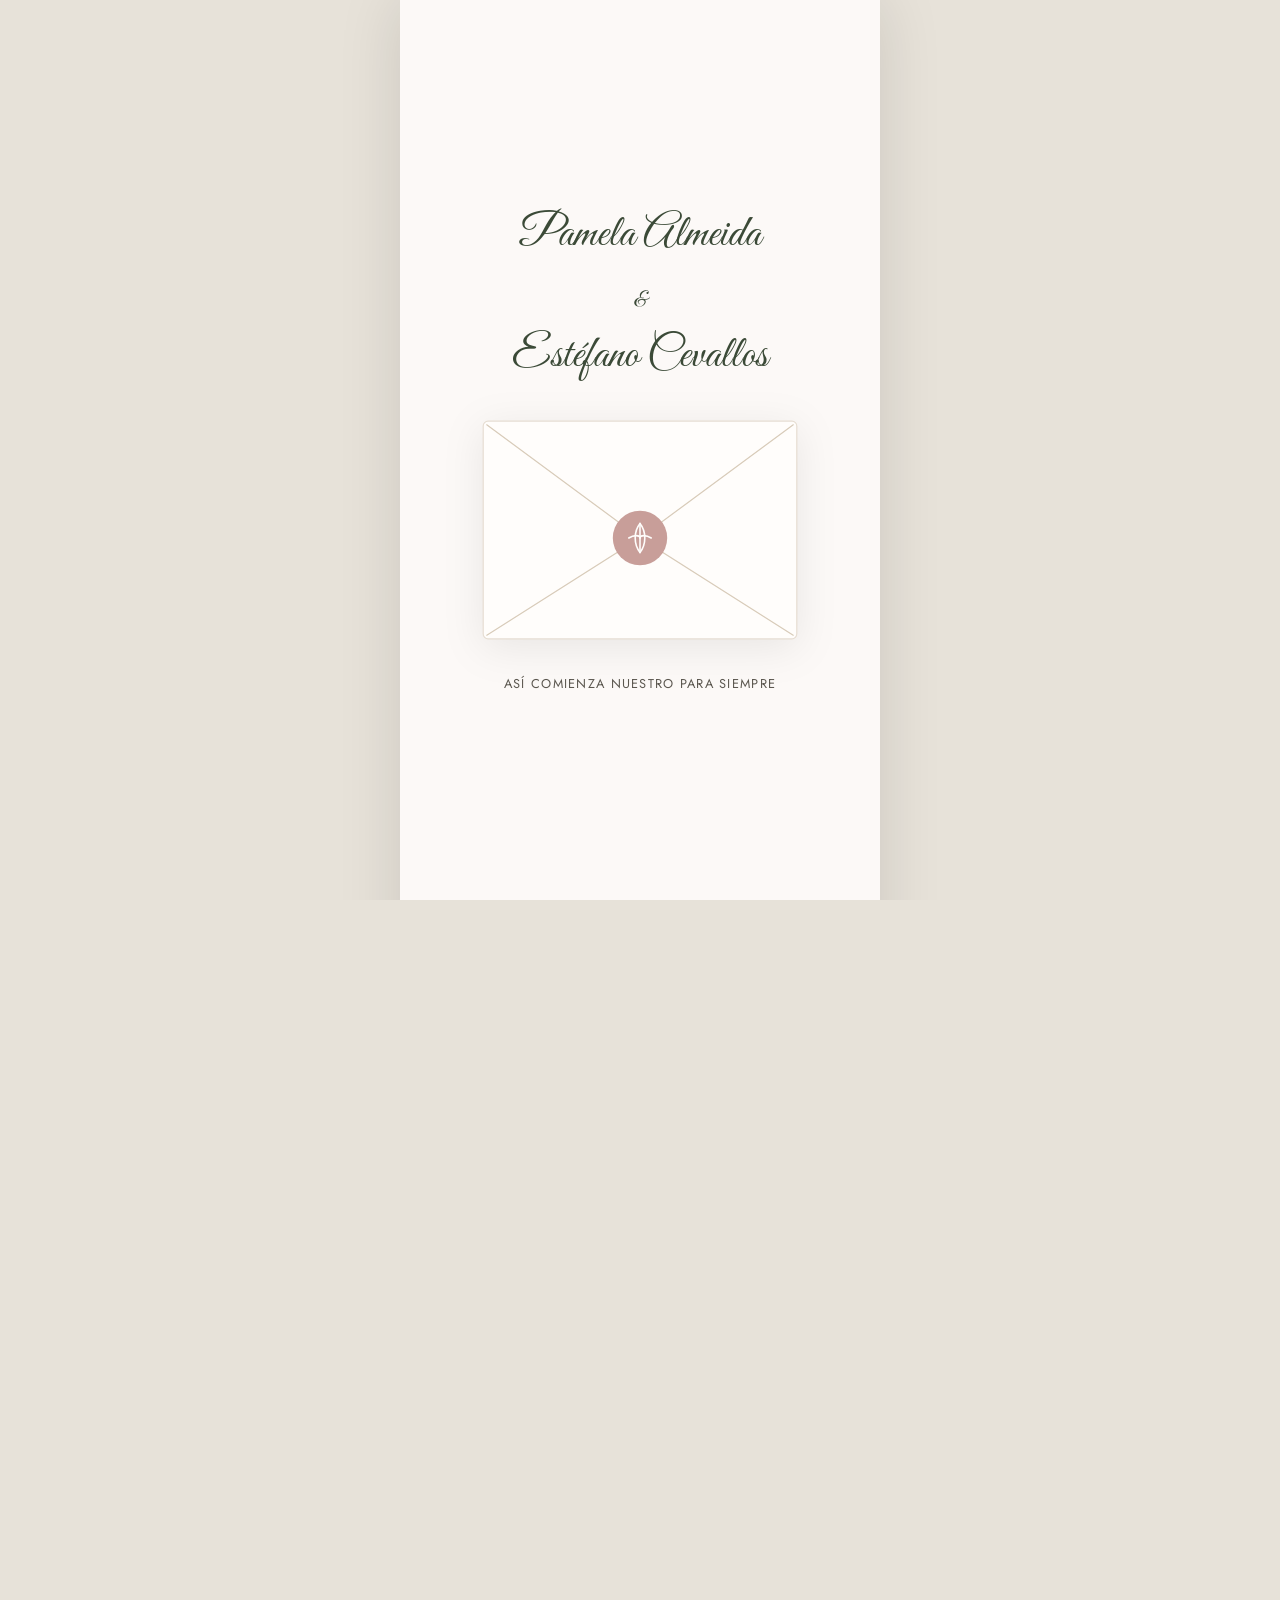
==== index.html @ a7103a04 "foto hacienda" ====
<!DOCTYPE html>
<html lang="es">
<head>
  <meta charset="UTF-8" />
  <meta name="viewport" content="width=device-width, initial-scale=1, viewport-fit=cover" />
  <title>Pamela Almeida &amp; Estéfano Cevallos — Nuestra boda</title>
  <meta name="description" content="Acompáñanos a celebrar la boda de Pamela y Estéfano el 12 de diciembre de 2026. Encuentra toda la información de la ceremonia, recepción e itinerario." />
  <meta name="theme-color" content="#3b4a37" />

  <!-- Open Graph -->
  <meta property="og:title" content="Pamela Almeida & Estéfano Cevallos — Nuestra boda" />
  <meta property="og:description" content="Nos encantaría compartir este día contigo. 12 de diciembre de 2026." />
  <meta property="og:type" content="website" />
  <meta property="og:image" content="assets/images/hero.svg" />

  <link rel="icon" href="assets/images/favicon.svg" type="image/svg+xml" />
  <link rel="preconnect" href="https://fonts.googleapis.com" />
  <link rel="preconnect" href="https://fonts.gstatic.com" crossorigin />
  <link href="https://fonts.googleapis.com/css2?family=Cormorant+Garamond:wght@400;500;600&family=Great+Vibes&family=Jost:wght@300;400;500&display=swap" rel="stylesheet" />
  <link rel="stylesheet" href="styles.css" />
</head>
<body>

  <div class="app-shell">

  <!-- ===================== SOBRE DE BIENVENIDA ===================== -->
  <div class="envelope-gate" id="envelopeGate">
    <div class="envelope-gate__inner">
      <p class="envelope-gate__names">
        Pamela Almeida<br />
        <span class="envelope-gate__names">&amp;</span><br />
        Estéfano Cevallos
      </p>

      <button type="button" class="envelope-gate__seal" id="envelopeOpenBtn" aria-label="Abrir invitación">
        <svg viewBox="0 0 400 280" xmlns="http://www.w3.org/2000/svg" aria-hidden="true">
          <rect x="4" y="4" width="392" height="272" rx="6" fill="#fffdfb" stroke="#e6ddd2" stroke-width="1.5" />
          <path d="M8,8 L200,150 L392,8" fill="none" stroke="#d8cbb9" stroke-width="1.5" />
          <path d="M8,272 L200,150 L392,272" fill="none" stroke="#d8cbb9" stroke-width="1.5" />
          <circle cx="200" cy="150" r="34" fill="#c89e99" />
          <g stroke="#fffdfb" stroke-width="2" fill="none" stroke-linecap="round">
            <path d="M200,132 C192,142 192,158 200,168 C208,158 208,142 200,132 Z" />
            <path d="M200,132 L200,168" />
            <path d="M186,150 C192,146 200,146 200,150" />
            <path d="M214,150 C208,146 200,146 200,150" />
          </g>
        </svg>
      </button>

      <p class="envelope-gate__hint">
        Así comienza nuestro para siempre<br />
      </p>
    </div>
  </div>

  <!-- ===================== HERO ===================== -->
  <section class="hero" id="hero">
    <div class="hero__top">
      <div class="hero__ring fade-in" aria-label="Pamela y Estéfano">
        <img src="assets/images/nombres.png" alt="Anillo de compromiso">
        
      </div>

      <p class="hero__announce fade-in">¡NOS CASAMOS!</p>
      <p class="hero__date fade-in" id="heroDate">— 12 · 12 · 2026 —</p>
    </div>

    <div class="hero__photo fade-in" style="margin-top: 4rem;" aria-label="Foto de Pamela y Estéfano">
      <img class="absolute  -top-[25px] z-20 rotate-3 scale-x" src="assets/images/divisor-line-inverse.png" alt="img border">
      <img src="assets/images/portada.jpeg" alt="Pamela y Estéfano" />
      <img class="absolute -bottom-[48px] z-20 -scale-y-100 scale-y" src="assets/images/divisor-line-inverse-rosa.png" alt="img border">
    </div>

    <div class="hero__scroll-hint" aria-hidden="true">
     
    </div>
  </section>

  <main id="invitation">

    <!-- ===================== INTRO ===================== -->
    <section class="section intro" id="intro">
      <div>
       <div class="flex justify-end" bis_skin_checked="1" style="background-color: #edd1ce;">
        <div class="relative" style="transform: translateX(0%) rotate(-40deg);" bis_skin_checked="1">
          <img class="w-28 animate-wind" src="assets/images/flower3.png" alt="flower">
        </div>
      </div>
      </div>
    

      <div class="intro__quote">
        <div class="reveal">
          <p class="intro__quote-text">
            Elegimos compartir la vida, y queremos celebrarlo contigo
          </p>
        </div>
      </div>

      <div class="intro__divisor intro__divisor--bottom">
        <img src="assets/images/divisorRosa2.png" alt="" />
        <div class="absolute -bottom-[12px] left-[8px] w-[87px]" alt="flower" style="filter: none; opacity: 1; transform: scale(1.2) rotate(-135deg);" bis_skin_checked="1">
          <img class="animate-wind" src="assets/images/flower2.png" alt="flower">
        </div>
        <div class="absolute -bottom-[10px] -left-[20px] z-20 w-[75px]" alt="flower" style="filter: none; transform: scale(1.2) rotate(18deg);" bis_skin_checked="1">
          <img class="animate-wind" src="assets/images/flower1.png" alt="flower"></div>
      </div>
    </section>

      <!-- ===================== CEREMONIA ===================== -->
    <section class="section venue-section" id="ceremony">
      <div class="container reveal">
        <p class="venue-card__name eyebrow--center">Ceremonia</p>
        <div class="venue-card">
          <p style="font-family: 'Great Vibes';" class="venue-card__name" id="ceremonyName">Iglesia San Pedro</p>
          <img  class="venue-card__img" src="assets/images/hacienda.jpg" alt="Iglesia San Pedro" style="justify-self: center;" />
          <p class="venue-card__address" id="ceremonyAddress">Aguamaña y Via Antigua, Quito</p>
          <p class="venue-card__time" style="font-size: 1.5rem;" id="ceremonyTime">16:00 AM</p>
          <p class="venue-card__desc">
            Celebraremos nuestro enlace en un entorno íntimo y lleno de luz. Te esperamos con tiempo para poder acompañarnos desde el inicio.
          </p>
          <button id="ceremonyMapsBtn" class="mx-auto flex flex-col items-center justify-center" data-editor-field="address.href" style="opacity: 1;">
            <img src="assets/images/map-locator.png" class="icon animate-lightbounce w-20  " alt="pin" width="80">
            <p class="text relative -top-3" data-editor-field="address.clic">(Pulsa para ver en Maps)</p>
          </button>
      
        </div>
      </div>
    </section>

     <!-- ===================== DRESS CODE ===================== -->
    <section class="section dresscode-section" id="dresscode">
      <div class="intro__divisor">
        <img src="assets/images/divisorRosa.png" alt="" />
      </div>
      <div class="container" style="background: #edd1cd;">
        <div class="reveal">
          <p class="venue-card__name eyebrow--center" style="color: #5f8b7c !important;">Dress code</p>
          <h2 class="dresscode__title" id="dressCodeText">Formal / Elegante</h2>
          <p class="dresscode__text">          
            Por favor, evita vestir <strong>blanco, verde o rosado</strong> en cualquier tonalidad</br>
            ¡nos encantará verte en otros colores!
          </p>
          <p style="color: #5f8b7c;padding-top: 1rem;">Y para que nada te detenga en la pista de baile,</br>
¡no olvides traer unos zapatos cómodos para bailar hasta el final!</p>
        </div>
      </div>
       <div class="intro__divisor">
        <img src="assets/images/divisorRosa2.png" alt="" />
        <div class="absolute -bottom-[16px] right-[4px] w-[87px]" alt="flower" style="filter: none; opacity: 1; transform: scale(1.2) rotate(-135deg);" bis_skin_checked="1">
          <img class="animate-wind" src="assets/images/flower5.png" alt="flower">
        </div>
        <div class="absolute -bottom-[20px] -right-[25px] w-[70px]" alt="flower" style="filter: none; transform: scale(1.2) rotate(-138deg);" bis_skin_checked="1">
          <img class="animate-windy" src="assets/images/flower1.png" alt="flower">
        </div>
      </div>
    </section>

    <!-- ===================== Album ===================== -->
    <section class="section photo-album-section" id="photo-album">
      <div class="container reveal">
        <h2 class="venue-card__name eyebrow--center">Álbum de fotos</h2>
        <p class="photo-album__lead">¡Ayúdanos a inmortalizar cada momento!</p>
        <img class="photo-album__camera" src="assets/images/camera.png" alt="Cámara fotográfica" />
        <p class="photo-album__text">
          Escanea este QR o haz clic en él y comparte las fotos que tomes durante la boda.</br> ¡Nos hará muchísima ilusión verlas!
        </p>
        <a class="photo-album__qr-link" href="https://api.qrserver.com/v1/create-qr-code/?size=320x320&data=BODA-N%26J25" target="_blank" rel="noopener noreferrer" aria-label="Abrir el código QR del álbum">
          <img class="photo-album__qr" src="https://api.qrserver.com/v1/create-qr-code/?size=320x320&data=BODA-N%26J25" alt="Código QR del álbum de fotos" loading="lazy" />
        </a>
      </div>
    </section>

    <!-- ===================== GALERÍA ===================== -->
    <section class="section gallery-section" id="gallery">
      <div class="reveal">
        <img src="assets/images/divisor-line-inverse.png" alt="" style="position: absolute;z-index: 20;"/>
        <div class="gallery" id="galleryCarousel" aria-label="Carrusel de fotos">
          <div class="gallery__track">
            <div class="gallery__slides" id="gallerySlides">
              <button class="gallery__slide" data-full="assets/images/galeria1.jpg" aria-label="Ver fotografía 1 en grande" type="button">
                <img src="assets/images/galeria1.jpg" alt="Pamela y Estéfano en un momento cotidiano" loading="lazy" />
              </button>
              <button class="gallery__slide" data-full="assets/images/galeria2.jpg" aria-label="Ver fotografía 2 en grande" type="button">
                <img src="assets/images/galeria2.jpg" alt="Pamela y Estéfano paseando juntos" loading="lazy" />
              </button>
              <button class="gallery__slide" data-full="assets/images/galeria3.jpeg" aria-label="Ver fotografía 3 en grande" type="button">
                <img src="assets/images/galeria3.jpeg" alt="Pamela y Estéfano riendo" loading="lazy" />
              </button>             
            </div>
          </div>

          <button type="button" class="gallery__arrow gallery__arrow--prev" id="galleryPrev" aria-label="Foto anterior">&#10094;</button>
          <button type="button" class="gallery__arrow gallery__arrow--next" id="galleryNext" aria-label="Foto siguiente">&#10095;</button>

        </div>
        <img src="assets/images/divisor-line-inverse2-rosa.png" alt="" style="position: absolute;bottom: -30px;"/>
      </div>
    </section>

 <!-- ===================== REGALO ===================== -->
    <section class="section intro" id="gift" style="margin-top: 1rem;">
      <div class="intro__quote">
        <div class="reveal">
          <p class="venue-card__name eyebrow--center" style="color: #5f8b7c !important;">Regalo</p>
          
          <p style="color: #5f8b7c;">Nuestro mejor regalo es que estés con nosotros en nuestro día, pero si deseas hacernos un obsequio, ¡aquí está nuestro número de cuenta!</p>

          <div style="background: rgba(255,255,255,0.65); border-radius: 12px; padding: 1.25rem; margin-top: 1.5rem; box-shadow: 0 4px 12px rgba(0,0,0,0.05); text-align: left;">
            <p style="margin: 0.15rem 0; color: #5f8b7c; font-weight: 600;">Banco Pichincha</p>
            <p style="margin: 0.15rem 0; color: #5f8b7c;">Pamela Almeida</p>
            <p style="margin: 0.15rem 0; color: #5f8b7c;">Cuenta de ahorro transaccional</p>
            <p style="margin: 0.15rem 0; color: #5f8b7c;"><strong>Número:</strong> 2204204612</p>
            <p style="margin: 0.15rem 0; color: #5f8b7c;"><strong>Cédula:</strong> 1726915315</p>
          </div>
        </div>
      </div>

      <div class="intro__divisor intro__divisor--bottom">
        <img src="assets/images/divisorRosa2.png" alt="" />
        <div class="absolute -bottom-[12px] left-[8px] w-[87px]" alt="flower" style="filter: none; opacity: 1; transform: scale(1.2) rotate(-135deg);" bis_skin_checked="1">
          <img class="animate-wind" src="assets/images/flower2.png" alt="flower">
        </div>
        <div class="absolute -bottom-[10px] -left-[20px] z-20 w-[75px]" alt="flower" style="filter: none; transform: scale(1.2) rotate(18deg);" bis_skin_checked="1">
          <img class="animate-wind" src="assets/images/flower1.png" alt="flower"></div>
      </div>
    </section>
    <!-- ===================== RSVP ===================== -->
    <section class="section rsvp-section" id="rsvp">
      <div class="container reveal">
        <p class="venue-card__name eyebrow--center">¿Nos acompañas?</p>
        <p class="rsvp__subtitle">Queremos celebrar este día contigo.</p>
        <p class="rsvp__note" style="font-size: 1.2rem; color: #6b6b6b; margin: 0.5rem 0 1.5rem;">
          Esta celebración será solo para adultos, para que todos podamos disfrutar juntos.</br> ¡Gracias por entenderlo!
        </p>

        <form id="rsvpForm" class="rsvp-form" novalidate>

          <div class="field">
            <label for="fullName">Nombre completo</label>
            <input type="text" id="fullName" name="fullName" autocomplete="name" required />
            <span class="field__error" id="fullNameError" role="alert"></span>
          </div>

          <fieldset class="field field--attendance">
            <legend>¿Asistirás?</legend>
            <div class="attendance-toggle" role="group" aria-label="Confirmar asistencia">
              <button type="button" class="attendance-btn" data-value="yes" aria-pressed="false">
                Sí, asistiré
              </button>
              <button type="button" class="attendance-btn" data-value="no" aria-pressed="false">
                No podré asistir
              </button>
            </div>
            <input type="hidden" id="attendance" name="attendance" required />
            <span class="field__error" id="attendanceError" role="alert"></span>
          </fieldset>

          <fieldset class="field field--lactose" id="lactoseField">
            <legend>¿Eres intolerante a la lactosa?</legend>
            <div class="lactose-toggle" role="group" aria-label="Indicar intolerancia a la lactosa">
              <button type="button" class="lactose-btn" data-value="yes" aria-pressed="false">Sí</button>
              <button type="button" class="lactose-btn" data-value="no" aria-pressed="false">No</button>
            </div>
            <input type="hidden" id="lactoseIntolerant" name="lactoseIntolerant" required />
            <span class="field__error" id="lactoseError" role="alert"></span>
          </fieldset>

          <div class="field" id="dietField">
            <label for="dietary">Restricciones alimentarias</label>
            <input type="text" id="dietary" name="dietary" placeholder="Ej. vegetariano, alergias, etc." />
          </div>

          <button type="submit" class="btn btn--primary rsvp-submit" id="rsvpSubmitBtn">
            Confirmar
          </button>
        </form>

        <div class="rsvp-success" id="rsvpSuccess" hidden role="status">
          <h3 id="rsvpSuccessTitle">¡Gracias!</h3>
          <p id="rsvpSuccessText">Hemos recibido tu confirmación. Nos hace mucha ilusión compartir este día contigo.</p>
        </div>
      </div>
    </section>

    
     <!-- ===================== CONTADOR ===================== -->
    <section class="section dresscode-section" id="countdown" style="padding: 0">
      <div class="intro__divisor">
        <img src="assets/images/divisorRosa.png" alt="" />
      </div>
      <div class="container" style="background: #edd1ce; padding-bottom: 5rem;">
        <div class="reveal">
          <p class="venue-card__name eyebrow--center" style="color: #5f8b7c !important;">Nos vemos en</p>
          <div class="countdown" id="countdownTimer" aria-live="polite">
            <div class="countdown__item">
              <span class="countdown__value" id="cd-days">00</span>
              <span class="countdown__label">Días</span>
            </div>
            <div class="countdown__item">
              <span class="countdown__value" id="cd-hours">00</span>
              <span class="countdown__label">Horas</span>
            </div>
            <div class="countdown__item">
              <span class="countdown__value" id="cd-minutes">00</span>
              <span class="countdown__label">Min</span>
            </div>
            <div class="countdown__item">
              <span class="countdown__value" id="cd-seconds">00</span>
              <span class="countdown__label">Seg</span>
            </div>
          </div>
          <p class="countdown__message" id="countdownMessage" hidden></p>
        </div>
      </div>
      
    </section>
      

    

  </main>

  </div>

  <!-- ===================== INDICADOR DE SCROLL ===================== -->
  <div class="scroll-hint" id="scrollHint" aria-hidden="true">
    <svg class="scroll-hint__icon" viewBox="0 0 40 40" xmlns="http://www.w3.org/2000/svg">
      <path d="M11,22 C7,22 5,25 6,29" fill="none" stroke="currentColor" stroke-width="1.6" stroke-linecap="round" />
      <g transform="translate(13,6)">
        <path d="M3,13 V4 a1.4,1.4 0 0 1 2.8,0 V13" fill="none" stroke="currentColor" stroke-width="1.6" stroke-linecap="round" />
        <path d="M5.8,13 V3 a1.4,1.4 0 0 1 2.8,0 V13" fill="none" stroke="currentColor" stroke-width="1.6" stroke-linecap="round" />
        <path d="M8.6,13 V4.6 a1.4,1.4 0 0 1 2.8,0 V15" fill="none" stroke="currentColor" stroke-width="1.6" stroke-linecap="round" />
        <path d="M0.2,15 V10.5 a1.4,1.4 0 0 1 2.8,0" fill="none" stroke="currentColor" stroke-width="1.6" stroke-linecap="round" />
        <path d="M0.2,15 C0.2,19.5 3.2,22.5 7.6,22.5 C12,22.5 14.6,19.5 14.6,15.5 V13.5" fill="none" stroke="currentColor" stroke-width="1.6" stroke-linecap="round" />
      </g>
    </svg>
    <span class="scroll-hint__label">(Desliza)</span>
  </div>

  <!-- ===================== BOTÓN MÚSICA ===================== -->
  <button id="musicToggle" class="music-toggle" type="button" aria-label="Reproducir música" aria-pressed="false">
    <span class="music-toggle__icon" aria-hidden="true">&#9835;</span>
  </button>
  <audio id="bgMusic" src="assets/audio/song.mp3" preload="none" loop></audio>

  <script src="script.js"></script>
</body>
</html>
---- styles.css ----
/* =========================================================
   María & Juan — Invitación de boda
   Hoja de estilos principal (mobile-first)
   ========================================================= */

:root {
  /* Paleta: verde salvia + rosa polvo */
  --color-bg: #fcf9f7;
  --color-bg-alt: #f7f1ee;
  --color-text: #2f2d29;
  --color-text-soft: #5c5850;
  --color-accent: #6f8a69;
  /* verde salvia */
  --color-accent-dark: #3b4a37;
  /* verde bosque */
  --color-rose: #c89e99;
  /* rosa polvo acento */
  --color-rose-light: #f4e6e4;
  /* rosa muy suave para fondos */
  --color-gold: #c89e99;
  /* rosa polvo (antiguo dorado) */
  --color-white: #ffffff;
  --color-line: #e9ded6;
  --color-rosa:#edd1ce;
  --color-verde:#5f8b7c;
  --font-display: "Cormorant Garamond", serif;
  --font-script: "Great Vibes", cursive;
  --font-body: "Jost", sans-serif;

  --container-width: 640px;
  --container-padding: 1.5rem;

  --app-max-width: 480px;
  --page-bg: #e7e2d9;

  --color-sage-mist: #9aa5a5;
  /* verde grisáceo de los divisores */

  --radius: 4px;
  --transition-fast: 0.25s ease;
  --transition-medium: 0.5s ease;
}

/* ---------- Reset básico ---------- */
*,
*::before,
*::after {
  box-sizing: border-box;
}

html {
  scroll-behavior: smooth;
}

body {
  margin: 0;
  font-family: var(--font-body);
  background: var(--page-bg);
  color: var(--color-text);
  line-height: 1.6;
  overflow-x: clip;
  -webkit-font-smoothing: antialiased;
}

/* ---------- App shell: tarjeta tipo móvil centrada ---------- */
.app-shell {
  max-width: var(--app-max-width);
  margin: 0 auto;
  background: var(--color-bg);
  position: relative;
  overflow-x: clip;
  min-height: 100vh;
}

@media (min-width: 481px) {
  .app-shell {
    box-shadow: 0 0 60px rgba(0, 0, 0, 0.12);
  }
}

/* ---------- Bloqueo de scroll mientras el sobre está cerrado ---------- */
html.scroll-locked,
html.scroll-locked body {
  overflow: hidden;
  height: 100%;
}

/* ---------- Sobre de bienvenida ---------- */
.envelope-gate {
  position: fixed;
  top: 0;
  bottom: 0;
  left: calc(max(0px, (100vw - var(--app-max-width)) / 2));
  right: calc(max(0px, (100vw - var(--app-max-width)) / 2));
  z-index: 300;
  display: flex;
  align-items: center;
  justify-content: center;
  background: var(--color-bg);
  padding: 2rem 1.5rem;
  transition: opacity 0.9s ease, transform 0.9s ease;
}

.envelope-gate.is-open {
  opacity: 0;
  transform: scale(1.04);
  pointer-events: none;
}

.envelope-gate__inner {
  text-align: center;
  width: 100%;
  max-width: 320px;
}

.envelope-gate__names {
  font-family: var(--font-script);
  font-size: 2.8rem;
  line-height: 1.35;
  color: var(--color-accent-dark);
  margin-bottom: 2rem;
}

.envelope-gate__names span {
  font-size: 1.3rem;
  color: var(--color-accent-dark);
  font-style: normal;
}

.envelope-gate__seal {
  display: block;
  width: 100%;
  margin: 0 auto;
  padding: 0;
  border: none;
  background: none;
}

.envelope-gate__seal svg {
  width: 100%;
  height: auto;
  display: block;
  filter: drop-shadow(0 8px 20px rgba(0, 0, 0, 0.08));
  transition: transform var(--transition-fast);
}

.envelope-gate__seal:hover svg,
.envelope-gate__seal:focus-visible svg {
  transform: scale(1.03);
}

.envelope-gate__hint {
  margin-top: 2rem;
  font-size: 0.8rem;
  letter-spacing: 0.1em;
  text-transform: uppercase;
  color: var(--color-text-soft);
}

.envelope-gate__hint-btn {
  display: inline-block;
  margin-top: 0.4rem;
  font-family: inherit;
  font-size: 0.95rem;
  font-weight: 600;
  letter-spacing: 0.08em;
  color: var(--color-accent-dark);
  background: none;
  border: none;
  padding: 0.25rem 0.5rem;
  cursor: pointer;
  animation: hintBounce 1.6s ease-in-out infinite;
}

@keyframes hintBounce {

  0%,
  100% {
    transform: translateY(0);
  }

  50% {
    transform: translateY(-5px);
  }
}

@media (prefers-reduced-motion: reduce) {
  .envelope-gate__hint-btn {
    animation: none;
  }
}

@media (prefers-reduced-motion: reduce) {
  .envelope-gate {
    transition: none;
  }
}

img {
  max-width: 100%;
  display: block;
}

button {
  font-family: inherit;
  cursor: pointer;
}

a {
  color: inherit;
}

h1,
h2,
h3 {
  font-family: var(--font-script);
  font-weight: 400;
  letter-spacing: 0.01em;
  margin: 0;
}

p {
  margin: 0;
}

.container {
  width: 100%;
  max-width: var(--container-width);
  margin: 0 auto;
  padding: 0 var(--container-padding);
}

.section {
  padding: 0.5rem 0;
}

.only-desktop {
  display: none;
}

.eyebrow {
  font-family: var(--font-body);
  letter-spacing: 0.18em;
  text-transform: uppercase;
  font-size: 0.75rem;
  color: var(--color-gold);
  margin-bottom: 0.75rem;
}

.eyebrow--center {
    text-align: center;
    font-family: var(--font-script);
    font-weight: 400;
    letter-spacing: 0.01em;
    font-size: 3.0rem !important;
    color: var(--color-accent-dark)
}

/* ---------- Botones ---------- */
.btn {
  display: inline-block;
  border: 1px solid transparent;
  border-radius: var(--radius);
  padding: 0.9rem 2rem;
  font-size: 0.85rem;
  letter-spacing: 0.08em;
  text-transform: uppercase;
  text-decoration: none;
  transition: background var(--transition-fast), color var(--transition-fast), border-color var(--transition-fast);
  min-height: 44px;
}

.btn--primary {
  background: var(--color-accent-dark);
  color: var(--color-white);
  border-color: var(--color-accent-dark);
}

.btn--primary:hover,
.btn--primary:focus-visible {
  background: var(--color-accent);
  border-color: var(--color-accent);
}

.btn--outline {
  background: transparent;
  color: var(--color-accent-dark);
  border-color: var(--color-accent-dark);
}

.btn--outline:hover,
.btn--outline:focus-visible {
  background: var(--color-accent-dark);
  color: var(--color-white);
}

button:focus-visible,
a:focus-visible,
input:focus-visible,
textarea:focus-visible {
  outline: 2px solid var(--color-gold);
  outline-offset: 2px;
}

/* ---------- Animaciones (discretas) ---------- */
.fade-in {
  opacity: 0;
  transform: translateY(12px);
  animation: fadeInUp 0.9s ease forwards;
}

.fade-in:nth-child(1) {
  animation-delay: 0.1s;
}

.fade-in:nth-child(2) {
  animation-delay: 0.3s;
}

.fade-in:nth-child(3) {
  animation-delay: 0.5s;
}

.fade-in:nth-child(4) {
  animation-delay: 0.7s;
}

.fade-in:nth-child(5) {
  animation-delay: 0.9s;
}

@keyframes fadeInUp {
  to {
    opacity: 1;
    transform: translateY(0);
  }
}

.reveal {
  opacity: 0;
  transform: translateY(20px);
  transition: opacity 0.8s ease, transform 0.8s ease;
}

.reveal.is-visible {
  opacity: 1;
  transform: translateY(0);

}

@media (prefers-reduced-motion: reduce) {
  html {
    scroll-behavior: auto;
  }

  .fade-in,
  .reveal {
    animation: none !important;
    transition: none !important;
    opacity: 1 !important;
    transform: none !important;
  }

  .hero__image {
    animation: none !important;
  }

  .olive-branch,
  .hero__date {
    animation: none !important;
  }
}

/* ---------- HERO ---------- */
.hero {
  position: relative;
  display: flex;
  flex-direction: column;
  align-items: center;
  justify-content: space-between;
  background: var(--color-bg-alt);
  overflow: hidden;
  padding: 2.5rem 0rem 0rem;
}

.hero__top {
  display: flex;
  flex-direction: column;
  align-items: center;
  text-align: center;
  width: 100%;
  padding-top: 0.5rem;
}

.hero__ring {
  position: relative;
  width: min(72vw, 300px);
  aspect-ratio: 1;
}

.hero__ring-svg {
  position: absolute;
  inset: 0;
  width: 100%;
  height: 100%;
  display: block;
  overflow: visible;
}

.olive-branch {
  transform-origin: center;
  animation: oliveSway 4.5s ease-in-out infinite;
}

.olive-branch--top {
  transform-origin: 160px 160px;
  animation-delay: 0s;
}

.olive-branch--bottom {
  transform-origin: 160px 160px;
  animation-delay: 0.6s;
}

.olive-branch ellipse,
.olive-branch path {
  transform-box: fill-box;
}

.hero__ring-names {
  position: absolute;
  inset: 0;
  display: flex;
  flex-direction: column;
  align-items: center;
  justify-content: center;
  padding-top: 0.25rem;
}

.hero__ring-name {
  font-family: var(--font-script);
  font-size: clamp(2.6rem, 11vw, 3.6rem);
  color: var(--color-text-soft);
  line-height: 1.15;
}

.hero__ring-name--top {
  margin-bottom: -0.15em;
}

.hero__ring-name--bottom {
  margin-top: -0.15em;
}

.hero__ring-ampersand {
  font-family: var(--font-display);
  font-size: clamp(1.4rem, 5vw, 1.9rem);
  color: var(--color-rose);
  line-height: 1;
  margin: 0.1em 0;
}

.hero__announce {
  font-family: var(--font-display);
  font-size: clamp(1.3rem, 5.5vw, 1.7rem);
  letter-spacing: 0.12em;
  color: var(--color-text);
  margin: 0 0 0.35rem;
  font-style: italic;
}

.hero__date {
  font-family: var(--font-body);
  font-size: clamp(0.85rem, 3.6vw, 1rem);
  letter-spacing: 0.18em;
  color: var(--color-text-soft);
  margin: 0;
  animation: dateShimmer 3.2s ease-in-out infinite;
}

.hero__photo {
  position: relative;
  width: 100%;
  flex-shrink: 0;
}

.hero__photo-img {
  display: block;
  width: 100%;
  height: auto;
  aspect-ratio: 3/4;
  object-fit: cover;
  object-position: center 30%;
  background: var(--color-bg-alt);
}

.hero__photo-tear {
  position: absolute;
  left: 0;
  width: 100%;
  height: 22px;
  background-repeat: repeat-x;
  background-size: 22px 22px;
  pointer-events: none;
  z-index: 1;
}

.hero__photo-tear--top {
  top: -1px;
  background-image: radial-gradient(circle at 11px 22px, transparent 10px, var(--color-bg) 11px);
}

.hero__photo-tear--bottom {
  bottom: -1px;
  background-image: radial-gradient(circle at 11px 0, transparent 10px, var(--color-bg) 11px);
}

.hero__scroll-hint {
  margin-top: 1rem;
  z-index: 1;
}

.hero__scroll-hint span {
  display: block;
  width: 1px;
  height: 28px;
  background: var(--color-text-soft);
  opacity: 0.45;
  margin: 0 auto;
}

@keyframes oliveSway {

  0%,
  100% {
    transform: rotate(0deg);
  }

  50% {
    transform: rotate(1.6deg);
  }
}

@keyframes dateShimmer {

  0%,
  100% {
    opacity: 0.85;
    transform: translateX(0);
  }

  25% {
    opacity: 1;
    transform: translateX(2px);
  }

  50% {
    opacity: 0.9;
    transform: translateX(0);
  }

  75% {
    opacity: 1;
    transform: translateX(-2px);
  }
}

/* ---------- Intro ---------- */
.intro {
  position: relative;
  text-align: center;
  background: var(--color-bg-alt);
  overflow: hidden;
  padding: 0;
}

.intro__flower {
  position: absolute;
  width: 130px;
  max-width: 34vw;
  z-index: 2;
  pointer-events: none;
}

.intro__flower img {
  width: 100%;
  height: auto;
  display: block;
}

.intro__flower--top {
  top: 1.5rem;
  right: -0.5rem;
}

.intro__flower--bottom {
  bottom: 1.5rem;
  left: -0.5rem;
  transform: rotate(180deg);
}

.intro__block {
  padding: 1.5rem 1.25rem 1.5rem;
}

.intro__text {
  font-family: var(--font-display);
  font-style: italic;
  font-size: 1.8rem;
  line-height: 1.6;
  color: var(--color-text-soft);
}

.intro__divisor {
  line-height: 0;
}

.intro__divisor img {
  width: 100%;
  display: block;
}

.intro__quote {
  background: var(--color-rosa);
  padding: 1.5rem 2.0rem;
}

.intro__quote-text {
  font-family: var(--font-display);
  font-style: italic;
  font-size: 1.8rem;
  color: var(--color-verde);
  
}

/* ---------- Countdown ---------- */
.countdown-section {
  background: var(--color-accent-dark);
  color: var(--color-white);
  text-align: center;
}

.date-block {
  display: flex;
  flex-direction: column;
  align-items: center;
  margin-bottom: 2.5rem;
}

.date-block__day {
  font-family: var(--font-display);
  font-size: 4rem;
  line-height: 1;
}

.date-block__month {
  text-transform: uppercase;
  letter-spacing: 0.2em;
  font-size: 0.85rem;
  color: var(--color-gold);
  margin-top: 0.25rem;
}

.date-block__year {
  font-size: 0.9rem;
  color: rgba(255, 255, 255, 0.7);
}

.countdown {
  display: flex;
  justify-content: center;
  gap: 1.25rem;
}

.countdown__item {
  display: flex;
  flex-direction: column;
  align-items: center;
  min-width: 60px;
}

.countdown__value {
  font-family: var(--font-body);
  font-size: 2.1rem;
  color: var(--color-verde);
}

.countdown__label {
  text-transform: uppercase;
  letter-spacing: 0.1em;
  font-size: 0.65rem;
  color: var(--color-verde);
  margin-top: 0.25rem;
  font-weight: 600;
}

.countdown__message {
  font-family: var(--font-body);
  font-size: 1.2rem;
  margin-top: 1rem;
  color: var(--color-gold);
}

/* ---------- Venue cards ---------- */
.venue-section {
  background: var(--color-bg-alt);
}

.venue-section--alt {
  background: var(--color-bg-alt);
}

.venue-card {
  text-align: center;
  border-radius: var(--radius);
}

.venue-card__name {
  font-size: 2.0rem;
  margin-bottom: 0.4rem;
  font-style: italic;
  color: var(--color-accent-dark)

}

.venue-card__address,
.venue-card__time {
  color: var(--color-text-soft);
  font-size: 0.95rem;
  padding-top: 10px;
}

.venue-card__time {
  margin-top: 0.15rem;
  color: var(--color-gold);
  letter-spacing: 0.05em;
}

.venue-card__desc {
  margin: 1.25rem 0 1.5rem;
  color: var(--color-text-soft);
  font-size: 0.92rem;
  line-height: 1.6;
}

/* ---------- Itinerario / timeline ---------- */
.itinerary-section {
  background: var(--color-bg);
}

.timeline {
  list-style: none;
  margin: 2rem 0 0;
  padding: 0;
  position: relative;
}

.timeline::before {
  content: "";
  position: absolute;
  left: 3.4rem;
  top: 0.4rem;
  bottom: 0.4rem;
  width: 1px;
  background: var(--color-line);
}

.timeline__item {
  display: grid;
  grid-template-columns: 3.4rem 1fr;
  align-items: baseline;
  gap: 1.25rem;
  padding: 0.85rem 0;
  position: relative;
}

.timeline__item::before {
  content: "";
  position: absolute;
  left: calc(3.4rem - 4px);
  top: 1.15rem;
  width: 8px;
  height: 8px;
  border-radius: 50%;
  background: var(--color-gold);
}

.timeline__time {
  font-family: var(--font-display);
  font-size: 1rem;
  color: var(--color-accent-dark);
  text-align: right;
}

.timeline__label {
  font-size: 1rem;
  color: var(--color-text-soft);
}

/* ---------- Dress code ---------- */
.dresscode-section {
  color: var(--color-accent-dark);
  text-align: center;
  position: relative;
  background: #f7f1ee;
}

.dresscode-section .eyebrow {
  color: var(--color-rose);
}

.dresscode__title {
  font-size: 2.6rem;
  margin-bottom: 0.6rem;
  color: var(--color-verde);
  font-family: 'Cormorant Garamond';
  font-style: italic;
}

.dresscode__text {
  font-family: var(--font-display);
  font-style: italic;
  font-size: 1.5rem;
  color: var(--color-verde);
}

.photo-album-section {
  background: var(--color-bg-alt);
  text-align: center;
}

.photo-album__title {
  margin-bottom: 0.35rem;
  color: var(--color-accent-dark);
  font-family: var(--font-script);
  font-size: 3rem;
  font-weight: 400;
  line-height: 1.2;
}

.photo-album__lead,
.photo-album__text {
  margin-inline: auto;
  color: var(--color-text-soft);
  font-family: var(--font-display);
  font-size: 1.3rem;
  font-style: italic;
}

.photo-album__lead {
  margin-bottom: 1rem;
}

.photo-album__camera {
  display: block;
  width: 5rem;
  max-width: 45%;
  margin: 0 auto 1.25rem;
}

.photo-album__text {
  max-width: 370px;
  margin-bottom: 1.5rem;
}

.photo-album__qr-link {
  display: block;
  width: fit-content;
  margin: 0 auto 1rem;
  padding: 0.65rem;
  border: 1px solid var(--color-line);
  background: var(--color-white);
  box-shadow: 0 8px 24px rgba(59, 74, 55, 0.12);
  transition: transform var(--transition-fast), box-shadow var(--transition-fast);
}

.photo-album__qr-link:hover,
.photo-album__qr-link:focus-visible {
  transform: translateY(-3px);
  box-shadow: 0 12px 28px rgba(59, 74, 55, 0.18);
}

.photo-album__qr {
  display: block;
  width: 190px;
  height: 190px;
}

.photo-album__code-label {
  margin-bottom: 0.1rem;
  color: var(--color-text-soft);
  font-size: 0.9rem;
  letter-spacing: 0.08em;
  text-transform: uppercase;
}

.photo-album__code {
  color: var(--color-accent-dark);
  font-family: var(--font-display);
  font-size: 1.65rem;
  font-weight: 600;
  letter-spacing: 0.08em;
}

/* ---------- Galería ---------- */
.gallery-section {
  background: var(--color-bg-alt);
}

.gallery {
  position: relative;
  margin-top: 2rem;
}

.gallery__track {
  overflow: hidden;
  border-radius: var(--radius);
  background: var(--color-bg-alt);
}

.gallery__slides {
  display: flex;
  transition: transform var(--transition-medium);
  will-change: transform;
}

.gallery__slide {
  flex: 0 0 100%;
  border: none;
  padding: 0;
  background: none;
  cursor: pointer;
}

.gallery__slide img {
  width: 100%;
  height: 40rem;
  display: block;
  aspect-ratio: 1 / 1;
  object-fit: cover;
}

.gallery__arrow {
  position: absolute;
  top: 50%;
  transform: translateY(-50%);
  width: 40px;
  height: 40px;
  border: none;
  border-radius: 50%;
  background: rgba(255, 255, 255, 0.85);
  color: var(--color-accent-dark);
  font-size: 1.1rem;
  display: flex;
  align-items: center;
  justify-content: center;
  box-shadow: 0 2px 10px rgba(0, 0, 0, 0.1);
  transition: background var(--transition-fast), transform var(--transition-fast);
  z-index: 2;
}

.gallery__arrow:hover,
.gallery__arrow:focus-visible {
  background: var(--color-white);
  transform: translateY(-50%) scale(1.05);
}

.gallery__arrow--prev {
  left: 0.5rem;
}

.gallery__arrow--next {
  right: 0.5rem;
}

.gallery__dots {
  display: flex;
  justify-content: center;
  gap: 0.5rem;
  margin-top: 1rem;
}

.gallery__dot {
  width: 8px;
  height: 8px;
  border: none;
  border-radius: 50%;
  background: var(--color-line);
  padding: 0;
  cursor: pointer;
  transition: background var(--transition-fast), transform var(--transition-fast);
}

.gallery__dot.is-active {
  background: var(--color-accent-dark);
  transform: scale(1.25);
}

/* ---------- RSVP ---------- */
.rsvp-section {
  background: var(--color-bg-alt);
  text-align: center;
}

.rsvp__title {
  font-size: 2.6rem;
  margin-bottom: 0.5rem;
}

.rsvp__subtitle {
  color: var(--color-text-soft);
}

.rsvp-form {
  text-align: left;
  display: flex;
  flex-direction: column;
  gap: 1.35rem;
}

.field label,
.field legend {
  display: block;
  font-size: 0.8rem;
  letter-spacing: 0.05em;
  text-transform: uppercase;
  color: var(--color-text-soft);
  margin-bottom: 0.5rem;
  padding: 0;
  border: none;
}

.field input[type="text"],
.field textarea {
  width: 100%;
  border: 1px solid var(--color-line);
  border-radius: var(--radius);
  padding: 0.75rem 0.9rem;
  font-family: var(--font-body);
  font-size: 1rem;
  background: var(--color-white);
  color: var(--color-text);
  min-height: 44px;
}

.field textarea {
  resize: vertical;
  min-height: 80px;
}

.field__error {
  display: block;
  color: #a4453a;
  font-size: 0.8rem;
  margin-top: 0.35rem;
  min-height: 1em;
}

.attendance-toggle,
.lactose-toggle {
  display: flex;
  gap: 0.75rem;
}

.attendance-btn,
.lactose-btn {
  flex: 1;
  border: 1px solid var(--color-line);
  background: var(--color-white);
  border-radius: var(--radius);
  padding: 0.85rem 0.5rem;
  font-size: 0.85rem;
  letter-spacing: 0.03em;
  color: var(--color-text-soft);
  transition: background var(--transition-fast), color var(--transition-fast), border-color var(--transition-fast);
  min-height: 44px;
}

.attendance-btn[aria-pressed="true"],
.lactose-btn[aria-pressed="true"] {
  background: var(--color-accent-dark);
  border-color: var(--color-accent-dark);
  color: var(--color-white);
}

.field--lactose[hidden] {
  display: none;
}

.rsvp-submit {
  align-self: center;
  margin-top: 0.5rem;
}

.rsvp-success {
  text-align: center;
  margin-top: 2rem;
  padding: 2rem 1.5rem;
  background: var(--color-white);
  border: 1px solid var(--color-line);
  border-radius: var(--radius);
}

.rsvp-success h3 {
  font-size: 1.6rem;
  color: var(--color-accent-dark);
  margin-bottom: 0.5rem;
}

.rsvp-success p {
  color: var(--color-text-soft);
}

/* ---------- Indicador de scroll flotante ---------- */
.scroll-hint {
  position: fixed;
  bottom: 1.25rem;
  left: calc(max(0px, (100vw - var(--app-max-width)) / 2) + 1.25rem);
  z-index: 50;
  display: flex;
  flex-direction: column;
  align-items: center;
  gap: 0.3rem;
  color: var(--color-white);
  pointer-events: none;
  transition: opacity 0.4s ease, transform 0.4s ease;
}

.scroll-hint.is-hidden {
  opacity: 0;
  transform: translateY(10px);
}

.scroll-hint__icon {
  width: 30px;
  height: 30px;
  filter: drop-shadow(0 2px 4px rgba(0, 0, 0, 0.4));
  animation: scrollHintSwipe 1.6s ease-in-out infinite;
}

.scroll-hint__label {
  font-size: 0.65rem;
  letter-spacing: 0.05em;
  text-transform: uppercase;
  background: rgba(20, 20, 15, 0.4);
  padding: 0.15rem 0.5rem;
  border-radius: 999px;
}

@keyframes scrollHintSwipe {

  0%,
  100% {
    transform: translateY(0) rotate(0deg);
  }

  50% {
    transform: translateY(-6px) rotate(-10deg);
  }
}

@media (prefers-reduced-motion: reduce) {
  .scroll-hint__icon {
    animation: none;
  }

  .scroll-hint {
    transition: none;
  }
}

/* ---------- Botón de música flotante ---------- */
.music-toggle {
  position: fixed;
  bottom: 1.25rem;
  right: calc(max(0px, (100vw - var(--app-max-width)) / 2) + 1.25rem);
  z-index: 50;
  width: 48px;
  height: 48px;
  border-radius: 50%;
  border: 1px solid rgba(255, 255, 255, 0.4);
  background: var(--color-accent-dark);
  color: var(--color-white);
  display: flex;
  align-items: center;
  justify-content: center;
  font-size: 1.2rem;
  box-shadow: 0 4px 14px rgba(0, 0, 0, 0.25);
  transition: transform var(--transition-fast), background var(--transition-fast);
}

.music-toggle:hover {
  background: var(--color-accent);
}

.music-toggle[aria-pressed="true"] .music-toggle__icon {
  animation: pulse 1.6s ease-in-out infinite;
}

@keyframes pulse {

  0%,
  100% {
    transform: scale(1);
  }

  50% {
    transform: scale(1.15);
  }
}

@media (prefers-reduced-motion: reduce) {
  .music-toggle[aria-pressed="true"] .music-toggle__icon {
    animation: none;
  }
}

/* ---------- Lightbox ---------- */
.lightbox {
  position: fixed;
  inset: 0;
  background: rgba(15, 15, 12, 0.92);
  display: flex;
  align-items: center;
  justify-content: center;
  z-index: 100;
  padding: 1.5rem;
  opacity: 0;
  visibility: hidden;
  transition: opacity var(--transition-fast);
}

.lightbox.is-open {
  opacity: 1;
  visibility: visible;
}

.lightbox img {
  max-width: 100%;
  max-height: 85vh;
  border-radius: var(--radius);
}

.lightbox__close {
  position: absolute;
  top: 1.25rem;
  right: 1.25rem;
  width: 44px;
  height: 44px;
  border-radius: 50%;
  border: none;
  background: rgba(255, 255, 255, 0.15);
  color: var(--color-white);
  font-size: 1.4rem;
  line-height: 1;
}

.lightbox__close:hover {
  background: rgba(255, 255, 255, 0.3);
}


/* =========================================================
   Animaciones Pablo Cornejo
   ========================================================= */
.w-\[75px\] {
    width: 75px;
}
.z-20 {
    z-index: 20;
}
.-left-\[20px\] {
    left: -20px;
}

.-bottom-\[10px\] {
    bottom: -10px;
}
.-bottom-\[20px\] {
    bottom: 20px;
}
.w-\[87px\] {
    width: 87px;
}
.left-\[8px\] {
    left: 8px;
}
.-bottom-\[12px\] {
    bottom: -12px;
}

.absolute {
    position: absolute;
}
.w-28 {
  width: 7rem;
}

.justify-end {
  justify-content: flex-end;
}

.flex {
  display: flex;
}

@keyframes wind {

  0%,
  to {
    transform: rotate(0deg) translateX(0) translateY(0)
  }

  25% {
    transform: rotate(2deg) translateX(2px) translateY(-2px)
  }

  50% {
    transform: rotate(-2deg) translateX(-2px) translateY(2px)
  }

  75% {
    transform: rotate(1deg) translateX(1px) translateY(-1px)
  }
}

.animate-wind {
  animation: wind 5s ease-in-out infinite;
}

.w-\[87px\] {
    width: 87px;
}
.right-\[4px\] {
    right: 4px;
}
.-bottom-\[16px\] {
    bottom: 16px;
}
.w-\[70px\] {
    width: 70px;
}
.-right-\[25px\] {
    right: -25px;
}
.gap-3 {
    gap: .75rem;
}
.justify-center {
    justify-content: center;
}
.items-center {
    align-items: center;
}
.flex-col {
    flex-direction: column;
}
.flex {
    display: flex;
}
.mx-auto {
    margin-left: auto;
    margin-right: auto;
}
[role=button], button {
    cursor: pointer;
}
button, input:where([type=button]), input:where([type=reset]), input:where([type=submit]) {
    -webkit-appearance: button;
    background-color: transparent;
    background-image: none;
}
button, select {
    text-transform: none;
}
button, input, optgroup, select, textarea {
    font-family: inherit;
    font-feature-settings: inherit;
    font-variation-settings: inherit;
    font-size: 100%;
    font-weight: inherit;
    line-height: inherit;
    letter-spacing: inherit;
    color: inherit;
    margin: 0;
    padding: 0;
}

@keyframes lightbounce {
    0%,to {
        transform: translateY(0);
    }

    50% {
        transform: translateY(-6px)
    }
}

.animate-lightbounce {
    animation: lightbounce 2.5s ease-in-out infinite;
}
.w-20 {
    width: 5rem;
}
img, video {
    max-width: 100%;
    height: auto;
}
audio, canvas, embed, iframe, img, object, svg, video {
    display: block;
    vertical-align: middle;
}
*, :after, :before {
    box-sizing: border-box;
    border: 0 solid #e5e7eb;
}

@keyframes windy {
    0%,to {
        transform: rotate(0deg) translateX(0) translateY(0)
    }

    25% {
        transform: rotate(2deg) translateX(0) translateY(-2px)
    }

    50% {
        transform: rotate(-2deg) translateX(0) translateY(2px)
    }

    75% {
        transform: rotate(1deg) translateX(0) translateY(-1px)
    }
}

.animate-windy {
    animation: windy 5s ease-in-out infinite
}
.rotate-3 {
  transform: rotate(3deg);
}

.-top-\[25px\] {
  top: -25px;
}

.scale-x {
  scale :1.1;
}
.scale-y {
  scale :-1;
}
.-bottom-\[48px\] {
    bottom: -25px;
}
/* =========================================================
   La invitación se muestra siempre como una tarjeta de ancho
   móvil (ver .app-shell), tanto en teléfono como en escritorio,
   a propósito para imitar la experiencia de una invitación
   digital tipo "story". No hay breakpoints que la ensanchen.
   ========================================================= */
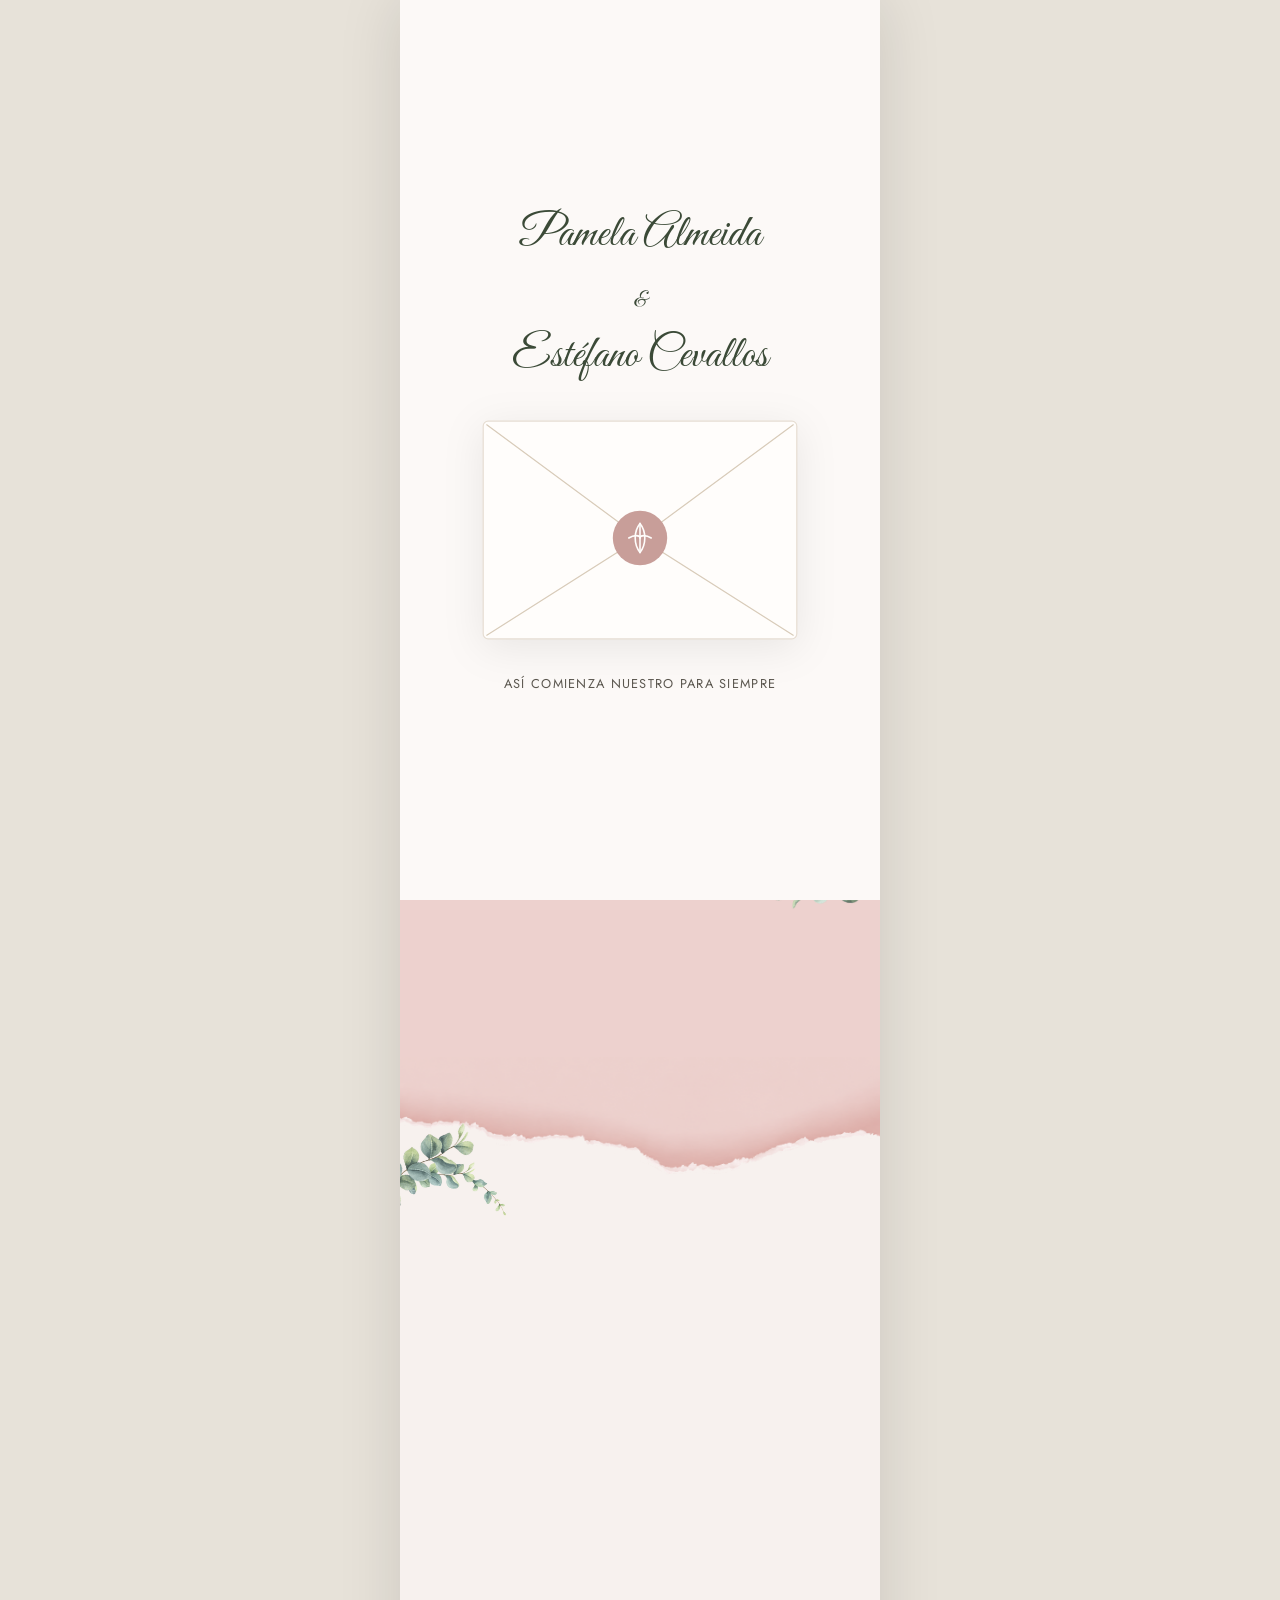
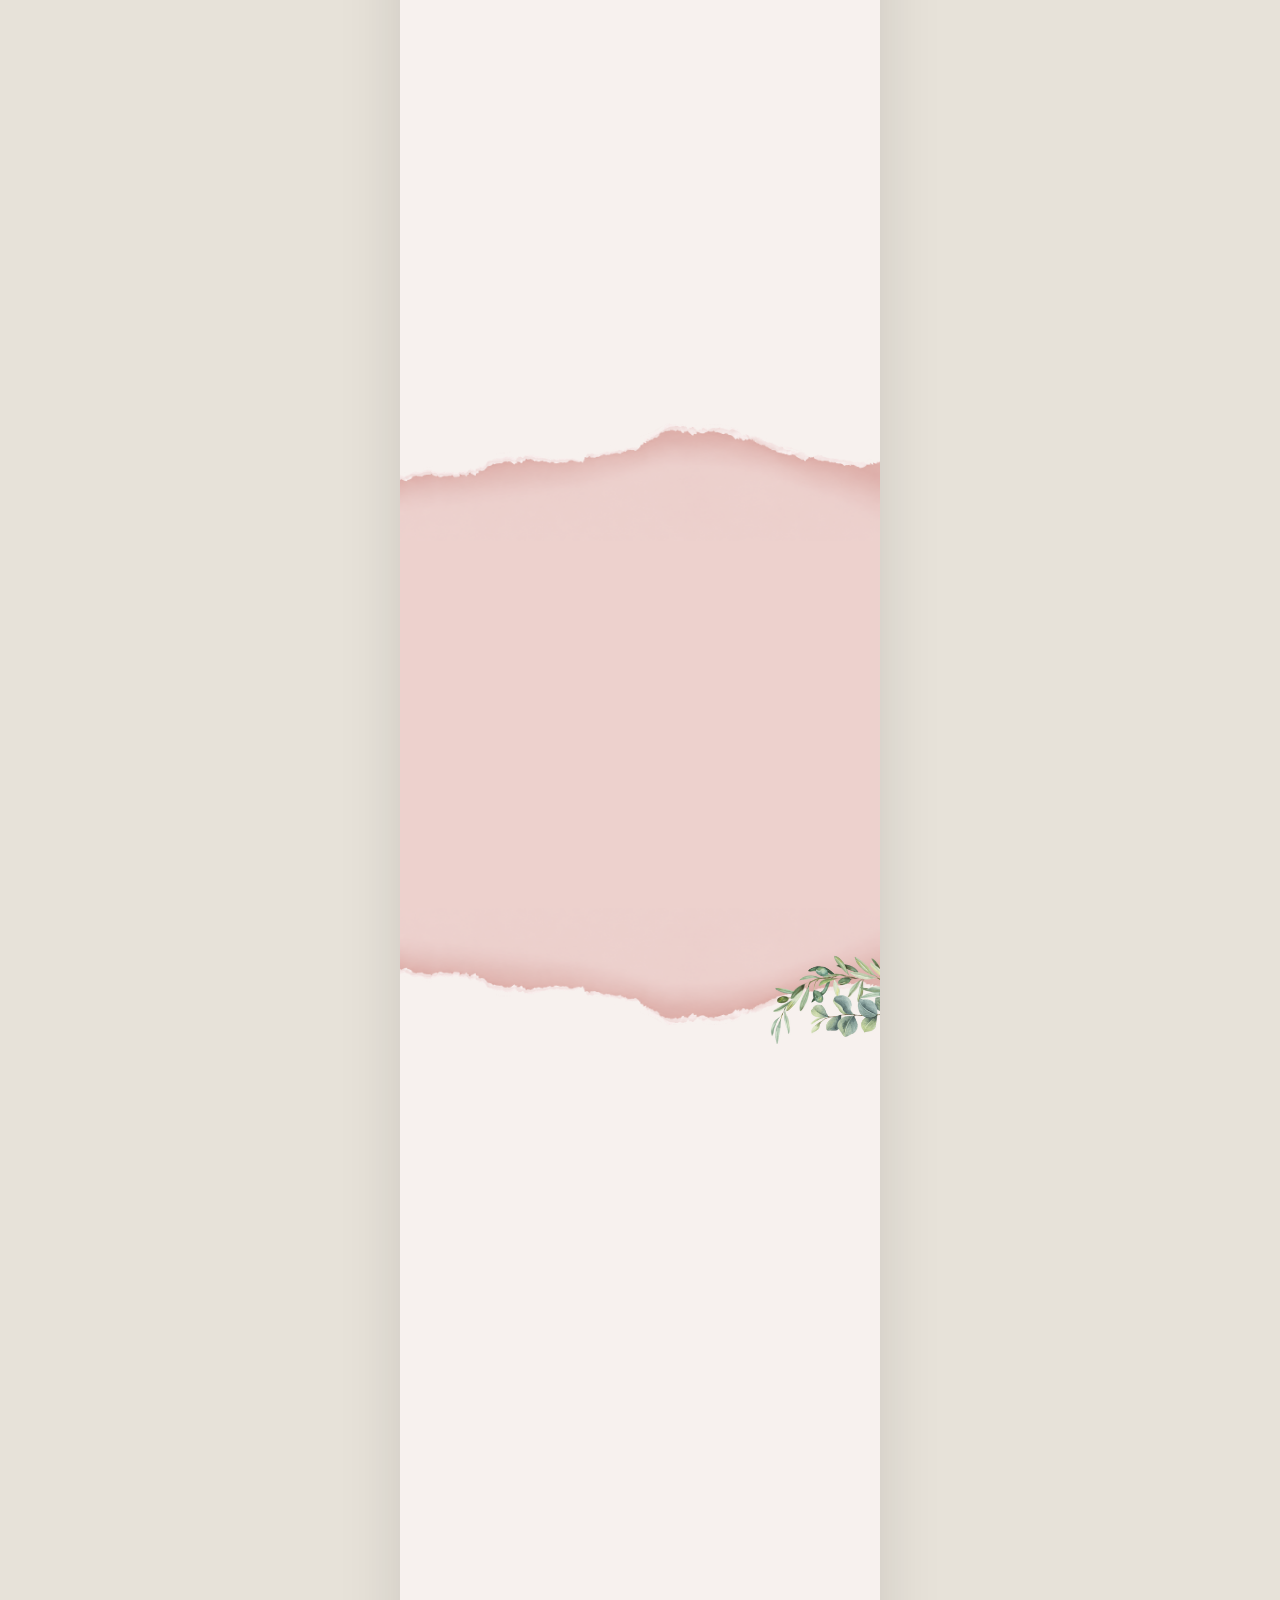
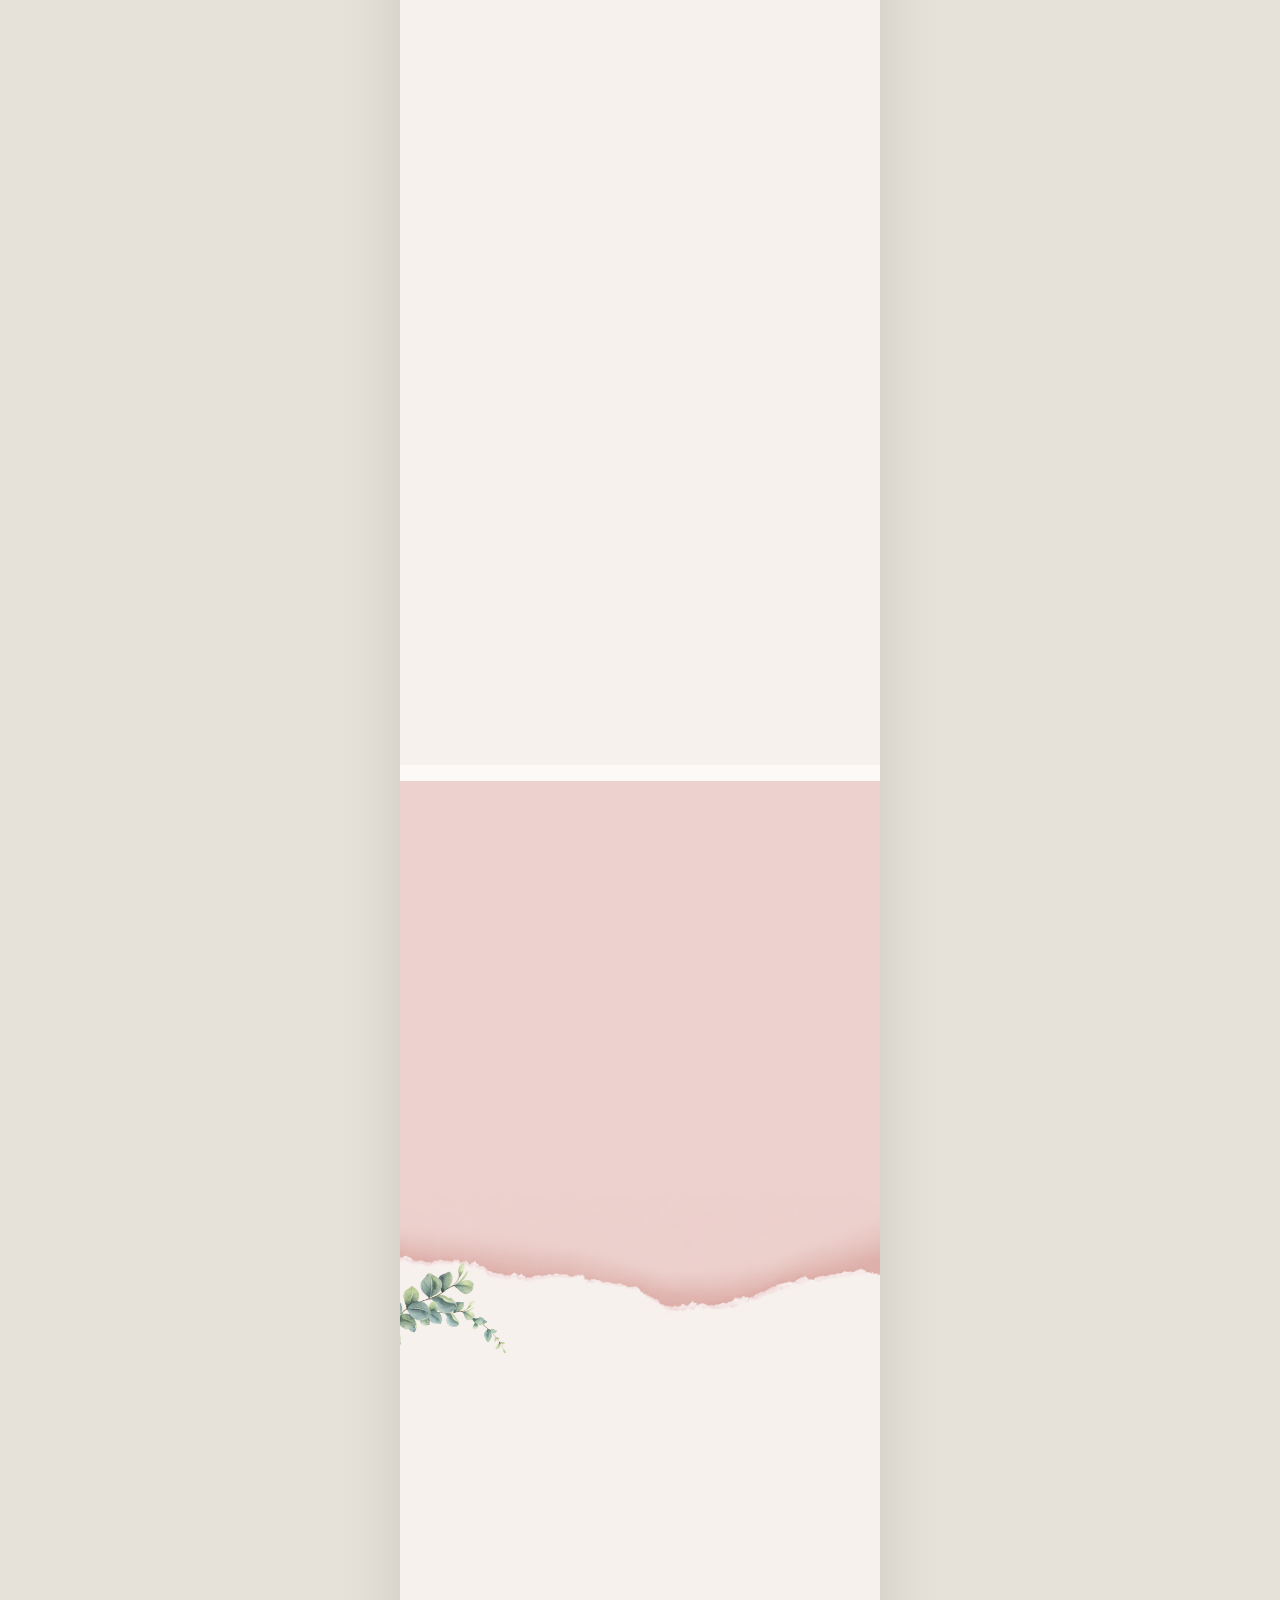
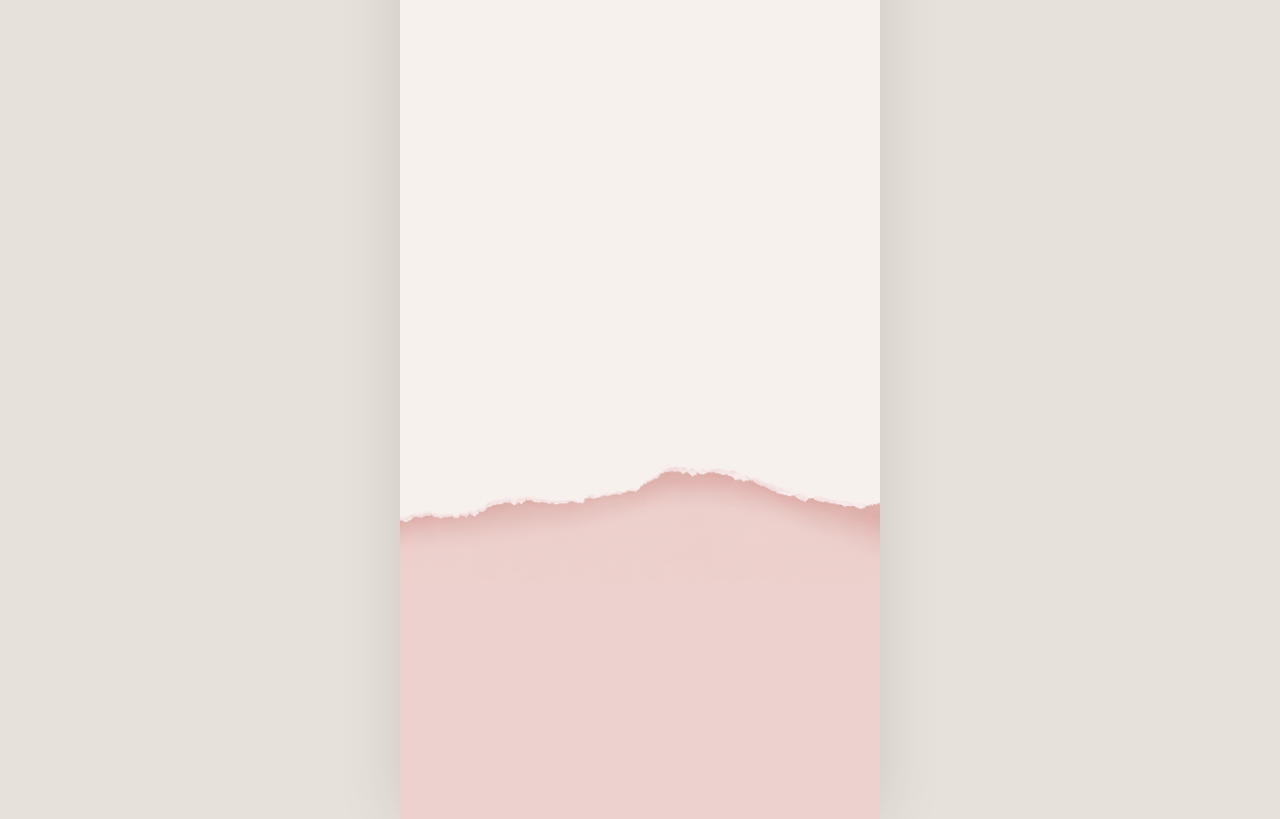
==== commit 10a61d2c: "GUardar datos del formulario" ====
--- a/index.html
+++ b/index.html
@@ -256,16 +256,6 @@
             <span class="field__error" id="attendanceError" role="alert"></span>
           </fieldset>
 
-          <fieldset class="field field--lactose" id="lactoseField">
-            <legend>¿Eres intolerante a la lactosa?</legend>
-            <div class="lactose-toggle" role="group" aria-label="Indicar intolerancia a la lactosa">
-              <button type="button" class="lactose-btn" data-value="yes" aria-pressed="false">Sí</button>
-              <button type="button" class="lactose-btn" data-value="no" aria-pressed="false">No</button>
-            </div>
-            <input type="hidden" id="lactoseIntolerant" name="lactoseIntolerant" required />
-            <span class="field__error" id="lactoseError" role="alert"></span>
-          </fieldset>
-
           <div class="field" id="dietField">
             <label for="dietary">Restricciones alimentarias</label>
             <input type="text" id="dietary" name="dietary" placeholder="Ej. vegetariano, alergias, etc." />
@@ -344,6 +334,6 @@
   </button>
   <audio id="bgMusic" src="assets/audio/song.mp3" preload="none" loop></audio>
 
-  <script src="script.js"></script>
+  <script type="module" src="script.js"></script>
 </body>
 </html>
--- a/styles.css
+++ b/styles.css
@@ -471,7 +471,7 @@
 
 .hero__date {
   font-family: var(--font-body);
-  font-size: clamp(0.85rem, 3.6vw, 1rem);
+  font-size: clamp(1.15rem, 3.6vw, 1.5rem);
   letter-spacing: 0.18em;
   color: var(--color-text-soft);
   margin: 0;
@@ -1056,14 +1056,12 @@
   min-height: 1em;
 }
 
-.attendance-toggle,
-.lactose-toggle {
+.attendance-toggle {
   display: flex;
   gap: 0.75rem;
 }
 
-.attendance-btn,
-.lactose-btn {
+.attendance-btn {
   flex: 1;
   border: 1px solid var(--color-line);
   background: var(--color-white);
@@ -1076,15 +1074,10 @@
   min-height: 44px;
 }
 
-.attendance-btn[aria-pressed="true"],
-.lactose-btn[aria-pressed="true"] {
+.attendance-btn[aria-pressed="true"] {
   background: var(--color-accent-dark);
   border-color: var(--color-accent-dark);
   color: var(--color-white);
-}
-
-.field--lactose[hidden] {
-  display: none;
 }
 
 .rsvp-submit {
@@ -1458,4 +1451,304 @@
    móvil (ver .app-shell), tanto en teléfono como en escritorio,
    a propósito para imitar la experiencia de una invitación
    digital tipo "story". No hay breakpoints que la ensanchen.
-   ========================================================= */+   ========================================================= */
+
+/* =========================================================
+   Admin dashboard — desktop first
+   ========================================================= */
+[hidden] {
+  display: none !important;
+}
+
+.admin-layout {
+  width: 100%;
+  min-height: 100vh;
+  background: var(--color-bg-alt);
+}
+
+.admin-login {
+  display: flex;
+  align-items: center;
+  justify-content: center;
+  min-height: 100vh;
+  padding: 3rem;
+}
+
+.admin-card {
+  width: 100%;
+  max-width: 420px;
+  background: var(--color-white);
+  padding: 3rem;
+  border-radius: 12px;
+  box-shadow: 0 10px 40px rgba(59, 74, 55, 0.1);
+}
+
+.admin-title {
+  font-family: var(--font-script);
+  font-size: 3rem;
+  color: var(--color-accent-dark);
+  text-align: center;
+  margin-bottom: 0.25rem;
+}
+
+.admin-subtitle {
+  font-family: var(--font-display);
+  font-style: italic;
+  color: var(--color-text-soft);
+  text-align: center;
+  margin-bottom: 2rem;
+  font-size: 1.1rem;
+}
+
+.admin-form {
+  display: flex;
+  flex-direction: column;
+  gap: 1.25rem;
+}
+
+.admin-form .field input {
+  padding: 0.85rem 1rem;
+  font-size: 1rem;
+}
+
+.admin-submit {
+  width: 100%;
+  margin-top: 0.5rem;
+  padding: 1rem;
+  font-size: 0.85rem;
+}
+
+.admin-dashboard {
+  width: 100%;
+  min-height: 100vh;
+  padding: 2.5rem 3rem;
+}
+
+.admin-header {
+  display: flex;
+  align-items: center;
+  justify-content: space-between;
+  gap: 1.5rem;
+  margin-bottom: 2rem;
+  padding-bottom: 1.5rem;
+  border-bottom: 1px solid var(--color-line);
+}
+
+.admin-header .admin-title {
+  text-align: left;
+  font-size: 2.6rem;
+  margin-bottom: 0;
+}
+
+.admin-header .admin-subtitle {
+  text-align: left;
+  margin-bottom: 0;
+  font-size: 1rem;
+}
+
+.admin-logout {
+  font-size: 0.75rem;
+  padding: 0.75rem 1.25rem;
+}
+
+.admin-summary {
+  display: grid;
+  grid-template-columns: repeat(3, minmax(160px, 220px));
+  gap: 1rem;
+  margin-bottom: 2rem;
+}
+
+.admin-stat {
+  background: var(--color-white);
+  border-radius: 12px;
+  padding: 1.5rem;
+  text-align: center;
+  box-shadow: 0 2px 12px rgba(59, 74, 55, 0.05);
+}
+
+.admin-stat strong {
+  display: block;
+  font-family: var(--font-display);
+  font-size: 2rem;
+  color: var(--color-accent-dark);
+  margin-bottom: 0.25rem;
+}
+
+.admin-stat span {
+  font-size: 0.75rem;
+  text-transform: uppercase;
+  letter-spacing: 0.06em;
+  color: var(--color-text-soft);
+}
+
+.admin-stat--confirmed strong {
+  color: #4a7c59;
+}
+
+.admin-stat--declined strong {
+  color: #a65a4c;
+}
+
+.admin-filters {
+  display: flex;
+  gap: 1rem;
+  margin-bottom: 1.5rem;
+  flex-wrap: wrap;
+}
+
+.admin-search {
+  flex: 1;
+  min-width: 260px;
+  max-width: 420px;
+}
+
+.admin-search input,
+.admin-select {
+  width: 100%;
+  border: 1px solid var(--color-line);
+  border-radius: var(--radius);
+  padding: 0.75rem 1rem;
+  font-family: var(--font-body);
+  font-size: 1rem;
+  background: var(--color-white);
+  color: var(--color-text);
+  min-height: 44px;
+}
+
+.admin-select {
+  min-width: 220px;
+  flex-shrink: 0;
+}
+
+.admin-table-wrap {
+  background: var(--color-white);
+  border-radius: 12px;
+  box-shadow: 0 2px 12px rgba(59, 74, 55, 0.05);
+  overflow-x: auto;
+}
+
+.admin-table {
+  width: 100%;
+  min-width: 720px;
+  border-collapse: collapse;
+  font-size: 0.95rem;
+}
+
+.admin-table th,
+.admin-table td {
+  padding: 1rem 1.25rem;
+  text-align: left;
+  border-bottom: 1px solid var(--color-line);
+}
+
+.admin-table th {
+  font-weight: 500;
+  color: var(--color-accent-dark);
+  text-transform: uppercase;
+  font-size: 0.75rem;
+  letter-spacing: 0.06em;
+  background: var(--color-bg);
+}
+
+.admin-table tbody tr:last-child td {
+  border-bottom: none;
+}
+
+.admin-badge {
+  display: inline-block;
+  padding: 0.35rem 0.75rem;
+  border-radius: 999px;
+  font-size: 0.75rem;
+  font-weight: 500;
+  text-transform: uppercase;
+  letter-spacing: 0.04em;
+}
+
+.admin-badge--confirmed {
+  background: #e8f3ec;
+  color: #4a7c59;
+}
+
+.admin-badge--declined {
+  background: #f7eae8;
+  color: #a65a4c;
+}
+
+.admin-empty {
+  text-align: center;
+  padding: 2.5rem;
+  color: var(--color-text-soft);
+  background: var(--color-white);
+  border-radius: 12px;
+  font-size: 1rem;
+}
+
+@media (max-width: 768px) {
+  .admin-login {
+    padding: 1.5rem;
+  }
+
+  .admin-card {
+    padding: 2rem;
+  }
+
+  .admin-dashboard {
+    padding: 1.5rem;
+  }
+
+  .admin-header {
+    flex-direction: column;
+    align-items: flex-start;
+    gap: 1rem;
+  }
+
+  .admin-summary {
+    grid-template-columns: repeat(3, 1fr);
+  }
+
+  .admin-stat {
+    padding: 1rem;
+  }
+
+  .admin-stat strong {
+    font-size: 1.5rem;
+  }
+
+  .admin-table thead {
+    display: none;
+  }
+
+  .admin-table,
+  .admin-table tbody,
+  .admin-table tr,
+  .admin-table td {
+    display: block;
+  }
+
+  .admin-table {
+    min-width: unset;
+  }
+
+  .admin-table tr {
+    padding: 1rem;
+    border-bottom: 1px solid var(--color-line);
+  }
+
+  .admin-table td {
+    border: none;
+    padding: 0.4rem 0;
+    display: flex;
+    justify-content: space-between;
+    align-items: center;
+    gap: 0.75rem;
+  }
+
+  .admin-table td::before {
+    content: attr(data-label);
+    font-weight: 500;
+    color: var(--color-accent-dark);
+    font-size: 0.75rem;
+    text-transform: uppercase;
+    letter-spacing: 0.05em;
+  }
+}
